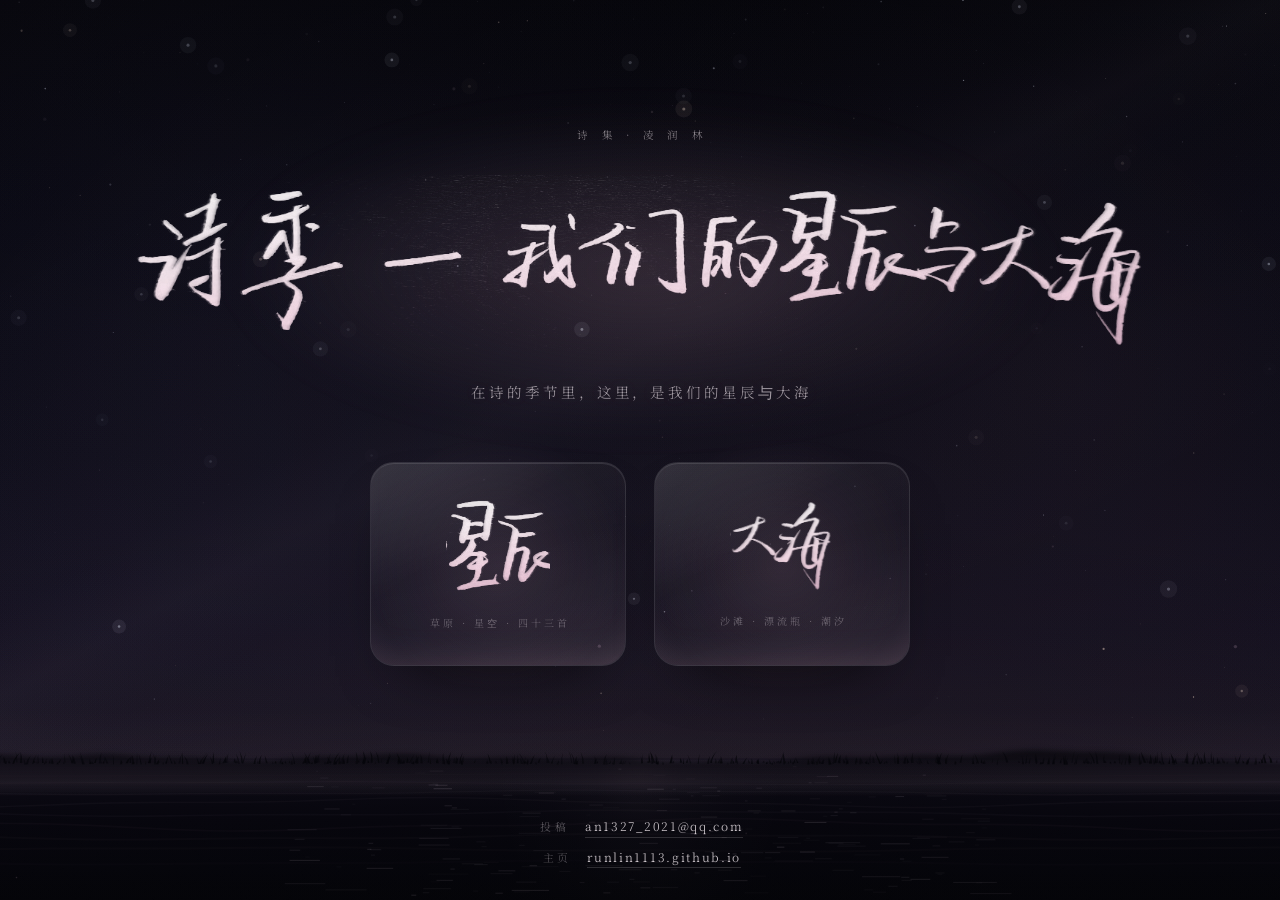
==== index.html @ f9e48f2f "诗季：星辰与大海" ====
<!DOCTYPE html>
<html lang="zh-CN">
<head>
<meta charset="UTF-8">
<meta name="viewport" content="width=device-width,initial-scale=1,viewport-fit=cover">
<meta name="theme-color" content="#05050A">
<title>诗季 —— 我们的星辰与大海</title>
<meta name="description" content="凌润林诗集《诗季》。在诗的季节里，这里，是我们的星辰与大海。投稿邮箱 an1327_2021@qq.com">
<link rel="icon" href="data:image/svg+xml,%3Csvg xmlns='http://www.w3.org/2000/svg' viewBox='0 0 32 32'%3E%3Crect width='32' height='32' fill='%2306060C'/%3E%3Cpath d='M16 5.6l1.9 8.5 8.5 1.9-8.5 1.9L16 26.4l-1.9-8.5L5.6 16l8.5-1.9z' fill='%23F7DDE9'/%3E%3C/svg%3E">
<style>
/* ============ 字体：正文的中文衬线（本地子集，离线也不掉字） ============ */
@font-face{
  font-family:"PoemSerif";
  src:url("assets/fonts/noto-serif-sc-300.woff2") format("woff2");
  font-weight:300;font-style:normal;font-display:swap;
}
@font-face{
  font-family:"PoemSerif";
  src:url("assets/fonts/noto-serif-sc-400.woff2") format("woff2");
  font-weight:400;font-style:normal;font-display:swap;
}

:root{
  --paper:#F7EEF3;
  --dim:rgba(247,238,243,.46);
  --faint:rgba(247,238,243,.34);
  --serif:"PoemSerif","Noto Serif SC","Songti SC","STSong","Source Han Serif SC","SimSun",serif;
  --ease:cubic-bezier(.22,.61,.36,1);
}
*{margin:0;padding:0;box-sizing:border-box}
html,body{height:100%}
body{
  background:#05050A;color:var(--paper);
  font-family:var(--serif);font-weight:300;
  overflow:hidden;-webkit-font-smoothing:antialiased;-moz-osx-font-smoothing:grayscale;
  text-rendering:optimizeLegibility;
}

/* ============ 底：草原与海 ============ */
#bg{position:fixed;inset:0;width:100%;height:100%;display:block;z-index:0;
    opacity:0;animation:fadeIn 2.8s .1s var(--ease) forwards}
.veil{
  position:fixed;inset:0;z-index:1;pointer-events:none;
  background:
    radial-gradient(112% 78% at 50% 38%, rgba(4,4,9,.34) 0%, rgba(4,4,9,.10) 48%, rgba(4,4,9,0) 74%),
    radial-gradient(160% 70% at 50% 108%, rgba(3,3,7,.46) 0%, rgba(3,3,7,.12) 46%, rgba(3,3,7,0) 76%),
    radial-gradient(120% 66% at 50% -10%, rgba(3,3,7,.62) 0%, rgba(3,3,7,.12) 54%, rgba(3,3,7,0) 80%);
}
.grain{
  position:fixed;inset:-25%;z-index:2;pointer-events:none;
  opacity:0;mix-blend-mode:overlay;
  background-image:url("data:image/svg+xml;utf8,<svg xmlns='http://www.w3.org/2000/svg' width='200' height='200'><filter id='n'><feTurbulence type='fractalNoise' baseFrequency='.86' numOctaves='3' stitchTiles='stitch'/><feColorMatrix type='saturate' values='0'/></filter><rect width='200' height='200' filter='url(%23n)' opacity='.38'/></svg>");
  background-size:200px 200px;
  animation:grainIn 3.4s .6s var(--ease) forwards,grainMove 9s steps(7) infinite;
}

/* ============ 手写墨迹：粉白渐变 + 极淡的内发光与外晕 ============ */
.ink{position:relative;display:block;width:var(--w,100%);aspect-ratio:var(--ar);flex:none}
.ink i{
  position:absolute;inset:0;display:block;
  -webkit-mask-image:var(--ink);mask-image:var(--ink);
  -webkit-mask-size:100% 100%;mask-size:100% 100%;
  -webkit-mask-repeat:no-repeat;mask-repeat:no-repeat;
  -webkit-mask-position:center;mask-position:center;
}
/* 外晕：同一份笔迹模糊开，就是那圈光 */
.ink .bloom{
  background:linear-gradient(176deg,#FFFDFE 0%,#FFF1F7 34%,#FBDCE9 70%,#F1C3D9 100%);
  filter:blur(15px);
  opacity:.40;
}
/* 本体：粉白渐变，笔锋的浓淡还是原手写的那份 */
.ink .body{
  background:linear-gradient(176deg,#FFFDFE 0%,#FFF4F9 30%,#FCDEEB 66%,#F2C6DB 100%);
  filter:drop-shadow(0 0 9px rgba(255,186,214,.18));
  transition:filter 1.4s var(--ease);
}
/* 内发光：极轻，只是笔画里透一点光 */
.ink .light{
  background:linear-gradient(180deg,rgba(255,255,255,.60),rgba(255,255,255,.09) 46%,rgba(255,255,255,0) 78%);
  mix-blend-mode:screen;
  filter:blur(2px);
  opacity:.32;
}

/* ============ 版式 ============ */
.stage{
  position:fixed;inset:0;z-index:3;
  display:flex;flex-direction:column;align-items:center;justify-content:center;
  text-align:center;
  padding:clamp(46px,7.6vh,80px) clamp(20px,5vw,48px) clamp(112px,19.5vh,186px);
}

.head{position:relative;display:flex;flex-direction:column;align-items:center;width:100%;
      opacity:0;animation:riseIn 2.4s .35s var(--ease) forwards}
/* 标题背后一口缓慢呼吸的淡光 */
.head::before{
  content:"";position:absolute;left:50%;top:clamp(-60px,-6vh,-20px);
  width:min(1200px,118%);height:clamp(280px,50vh,450px);
  transform:translate(-50%,0);
  background:radial-gradient(ellipse 48% 50% at 50% 44%,rgba(255,196,222,.155),rgba(226,178,206,.065) 44%,rgba(226,178,206,0) 72%);
  filter:blur(24px);pointer-events:none;z-index:-1;
  animation:breathe 13s ease-in-out infinite alternate;
}

.kicker{
  font-size:clamp(9px,.86vw,10.5px);font-weight:300;
  letter-spacing:.5em;text-indent:.5em;
  color:rgba(247,238,243,.52);
  margin-bottom:clamp(20px,3.6vh,34px);
}

.title{width:min(1010px,91vw);margin:0;line-height:0}
.ink--title{--ink:url("assets/ink/title-full.png");--ar:1380/241}

.sub{
  margin-top:clamp(16px,2.9vh,26px);
  font-size:clamp(12px,1.32vw,14.5px);font-weight:300;
  letter-spacing:.2em;text-indent:.2em;line-height:2.1;
  color:rgba(247,238,243,.62);
  text-shadow:0 0 22px rgba(255,190,220,.14);
}

/* ============ 磨砂玻璃的两个入口 ============ */
.gates{
  display:flex;gap:clamp(16px,2.2vw,28px);
  margin-top:clamp(32px,6vh,64px);
  opacity:0;animation:riseIn 2.2s 1.05s var(--ease) forwards;
}
.gate{
  position:relative;isolation:isolate;
  display:flex;flex-direction:column;align-items:center;justify-content:center;
  width:clamp(190px,21vw,256px);height:clamp(158px,23vh,204px);
  border-radius:24px;text-decoration:none;color:inherit;
  border:1px solid rgba(255,255,255,.085);
  background:linear-gradient(163deg,rgba(255,255,255,.062),rgba(255,255,255,.018) 46%,rgba(255,255,255,.048));
  box-shadow:
    inset 0 1px 0 rgba(255,255,255,.11),
    inset 0 -26px 40px -30px rgba(255,192,216,.18),
    0 26px 64px -36px rgba(0,0,0,.96);
  -webkit-backdrop-filter:blur(18px) saturate(118%);
  backdrop-filter:blur(18px) saturate(118%);
  transition:background 1.3s var(--ease),border-color 1.3s var(--ease),
             box-shadow 1.5s var(--ease),transform 1.1s var(--ease);
}
/* 玻璃上的斜光 */
.gate::after{
  content:"";position:absolute;inset:0;z-index:0;border-radius:inherit;pointer-events:none;
  background:linear-gradient(146deg,rgba(255,255,255,.09),rgba(255,255,255,0) 38%,rgba(255,255,255,0) 66%,rgba(236,198,220,.05));
  opacity:.9;transition:opacity 1.3s var(--ease);
}
/* 边缘柔光：悬停时慢慢扩散出去 */
.gate::before{
  content:"";position:absolute;left:50%;top:50%;z-index:-1;
  width:186%;height:186%;
  transform:translate(-50%,-50%) scale(.66);
  background:radial-gradient(circle at 50% 50%,rgba(255,199,222,.22),rgba(255,190,216,.075) 40%,rgba(255,190,216,0) 68%);
  filter:blur(5px);opacity:.46;
  transition:opacity 1.5s var(--ease),transform 1.7s var(--ease);
  pointer-events:none;
}
.gate:hover,.gate:focus-visible{
  transform:translateY(-6px);
  border-color:rgba(255,232,242,.23);
  background:linear-gradient(163deg,rgba(255,255,255,.112),rgba(255,255,255,.040) 46%,rgba(255,255,255,.086));
  box-shadow:
    inset 0 1px 0 rgba(255,255,255,.21),
    inset 0 -26px 40px -24px rgba(255,206,226,.28),
    0 34px 92px -40px rgba(255,168,204,.32),
    0 0 70px -18px rgba(255,182,212,.30);
  outline:none;
}
.gate:hover::before,.gate:focus-visible::before{opacity:.95;transform:translate(-50%,-50%) scale(1.06)}
.gate:hover::after,.gate:focus-visible::after{opacity:1}
.gate:hover .ink .body,.gate:focus-visible .ink .body{filter:drop-shadow(0 0 15px rgba(255,196,220,.42)) brightness(1.06)}
.gate:hover .ink .bloom,.gate:focus-visible .ink .bloom{opacity:.66}

.gate .ink{--w:clamp(74px,8.4vw,104px);z-index:1;transition:transform 1.2s var(--ease)}
.gate:hover .ink{transform:translateY(-1px)}
.ink--star{--ink:url("assets/ink/gate-star.png");--ar:176/167}
.ink--sea{--ink:url("assets/ink/gate-sea.png");--ar:233/211}

.cap{
  position:relative;z-index:1;
  margin-top:clamp(14px,2.2vh,20px);
  font-size:clamp(9px,.82vw,10px);font-weight:300;
  letter-spacing:.3em;text-indent:.3em;
  color:rgba(247,238,243,.36);
  transition:color 1.2s var(--ease);
  white-space:nowrap;
}
.gate:hover .cap,.gate:focus-visible .cap{color:rgba(247,238,243,.64)}

/* ============ 页脚 ============ */
.foot{
  position:absolute;left:0;right:0;bottom:clamp(20px,3.6vh,40px);
  display:flex;flex-direction:column;align-items:center;gap:10px;
  font-size:clamp(10.5px,1vw,12px);font-weight:300;letter-spacing:.14em;
  color:rgba(247,238,243,.54);
  opacity:0;animation:fadeUp 2.2s 1.75s var(--ease) forwards;
}
.foot__row{display:flex;align-items:baseline;gap:clamp(10px,1.2vw,16px)}
.foot__k{font-size:.9em;letter-spacing:.34em;text-indent:.34em;color:rgba(247,238,243,.36)}
.foot a{
  color:rgba(247,238,243,.84);text-decoration:none;
  border-bottom:1px solid rgba(247,238,243,.16);padding-bottom:2px;
  transition:color .9s var(--ease),border-color .9s var(--ease),text-shadow .9s var(--ease);
}
.foot a:hover{color:#fff;border-color:rgba(255,214,232,.62);text-shadow:0 0 18px rgba(255,190,220,.45)}

.sr{
  position:absolute;width:1px;height:1px;padding:0;margin:-1px;overflow:hidden;
  clip:rect(0 0 0 0);white-space:nowrap;border:0;
}

@keyframes fadeIn{to{opacity:1}}
@keyframes grainIn{to{opacity:.17}}
@keyframes grainMove{
  0%{background-position:0 0}14%{background-position:-12px 8px}28%{background-position:9px -11px}
  42%{background-position:-7px -6px}56%{background-position:13px 5px}70%{background-position:-4px 12px}
  84%{background-position:6px -3px}100%{background-position:0 0}
}
@keyframes riseIn{
  from{opacity:0;transform:translateY(16px);filter:blur(9px)}
  to{opacity:1;transform:translateY(0);filter:blur(0)}
}
@keyframes fadeUp{
  from{opacity:0;transform:translateY(10px)}
  to{opacity:1;transform:translateY(0)}
}
@keyframes breathe{
  from{opacity:.62;transform:translate(-50%,0) scale(.96)}
  to{opacity:1;transform:translate(-50%,0) scale(1.04)}
}

/* ============ 窄屏 ============ */
@media (max-width:760px){
  .stage{padding:clamp(34px,6.4vh,58px) 18px clamp(112px,19vh,154px)}
  .title{width:min(560px,94vw)}
  .kicker{letter-spacing:.42em;text-indent:.42em;margin-bottom:clamp(16px,3vh,26px)}
  .sub{font-size:11.5px;letter-spacing:.1em;text-indent:.1em;line-height:2.1;
       margin-top:clamp(14px,2.6vh,22px)}
  .gates{margin-top:clamp(26px,5vh,44px);gap:12px}
  .gate{width:min(43vw,172px);height:clamp(138px,19.5vh,166px);border-radius:20px}
  .gate .ink{--w:clamp(54px,15vw,74px)}
  .cap{font-size:9px;letter-spacing:.18em;text-indent:.18em;color:rgba(247,238,243,.42)}
  .foot{font-size:10px;gap:7px}
  .foot__row{gap:9px}
}
@media (max-height:620px){
  .kicker{display:none}
  .stage{padding:22px 18px 78px}
  .gates{margin-top:20px}
  .gate{height:126px}
  .cap{display:none}
  .sub{font-size:11px}
}
@media (prefers-reduced-motion:reduce){
  *{animation-duration:.001ms!important;animation-delay:0s!important;transition-duration:.001ms!important}
  #bg,.grain,.head,.gates,.foot{opacity:1;transform:none;filter:none}
  .grain{opacity:.17}
}
</style>
</head>
<body>

<canvas id="bg" aria-hidden="true"></canvas>
<div class="veil" aria-hidden="true"></div>
<div class="grain" aria-hidden="true"></div>

<main class="stage">

  <header class="head">
    <p class="kicker">诗 集 · 凌 润 林</p>

    <h1 class="title">
      <span class="sr">诗季——我们的星辰与大海</span>
      <span class="ink ink--title" aria-hidden="true">
        <i class="bloom"></i><i class="body"></i><i class="light"></i>
      </span>
    </h1>

    <p class="sub">在诗的季节里，这里，是我们的星辰与大海</p>
  </header>

  <nav class="gates" aria-label="两个去处">
    <a class="gate" href="./stars/index.html" aria-label="星辰：草原星空，四十三首">
      <span class="ink ink--star" aria-hidden="true">
        <i class="bloom"></i><i class="body"></i><i class="light"></i>
      </span>
      <span class="cap">草原 · 星空 · 四十三首</span>
    </a>

    <a class="gate" href="./sea/index.html" aria-label="大海：沙滩漂流瓶">
      <span class="ink ink--sea" aria-hidden="true">
        <i class="bloom"></i><i class="body"></i><i class="light"></i>
      </span>
      <span class="cap">沙滩 · 漂流瓶 · 潮汐</span>
    </a>
  </nav>

  <footer class="foot">
    <p class="foot__row"><span class="foot__k">投稿</span><a href="mailto:an1327_2021@qq.com">an1327_2021@qq.com</a></p>
    <p class="foot__row"><span class="foot__k">主页</span><a href="https://runlin1113.github.io/" target="_blank" rel="noopener">runlin1113.github.io</a></p>
  </footer>

</main>

<script>
(function () {
  'use strict';

  var gates = document.querySelector('.gates');
  var cvs = document.getElementById('bg');
  var ctx = cvs.getContext('2d');
  var W = 0, H = 0, DPR = 1, hz = 0, MOBILE = true;
  var reduce = window.matchMedia && window.matchMedia('(prefers-reduced-motion: reduce)').matches;
  var canFilter = typeof ctx.filter === 'string';

  var stars = [], waves = [], blades = [], glints = [], motes = [];

  function rng(seed) {
    return function () {
      seed = (seed * 1103515245 + 12345) & 0x7fffffff;
      return seed / 0x7fffffff;
    };
  }

  function build() {
    var r = rng(20261107);
    var i, d;

    stars.length = 0;
    var sn = MOBILE ? 130 : 250;
    for (i = 0; i < sn; i++) {
      stars.push({
        x: r() * W,
        y: Math.pow(r(), 1.5) * hz * 0.98,
        rad: 0.3 + Math.pow(r(), 3.2) * 1.35,
        a: 0.12 + r() * 0.64,
        ph: r() * 6.2832,
        sp: 0.12 + r() * 0.5,
        warm: r() < 0.3
      });
    }

    waves.length = 0;
    for (i = 0; i < 11; i++) {
      waves.push({ t: i / 11, ph: r() * 6.2832, sp: 0.06 + r() * 0.14, amp: 0.6 + r() * 2.0 });
    }

    /* 地平线上的草：一片贴着远岸的剪影，不往前景爬 */
    blades.length = 0;
    var fh = H - hz;
    for (i = 0; i < (MOBILE ? 150 : 470); i++) {
      blades.push({
        x: r() * W * 1.02 - W * 0.01,
        by: hz + 3 + r() * fh * 0.014,
        h: fh * (0.014 + Math.pow(r(), 1.6) * 0.075),
        lean: (r() - 0.5) * 1.0,
        curve: (r() - 0.5) * 0.55,
        w: 0.9 + r() * 1.7,
        ph: r() * 6.2832,
        sp: 0.32 + r() * 0.7,
        o: 0.5 + r() * 0.45
      });
    }
    blades.sort(function (a, b) { return a.h - b.h; });

    /* 水面上碎掉的星 */
    glints.length = 0;
    var gn = MOBILE ? 90 : 190;
    for (i = 0; i < gn; i++) {
      glints.push({
        u: (r() - 0.5) * 1.1,
        v: Math.pow(r(), 0.7),
        len: 3 + Math.pow(r(), 1.8) * 26,
        a: 0.04 + Math.pow(r(), 1.5) * 0.17,
        ph: r() * 6.2832,
        sp: 0.3 + r() * 1.1
      });
    }

    motes.length = 0;
    var mn = MOBILE ? 14 : 26;
    for (i = 0; i < mn; i++) {
      motes.push({
        x: r() * W, y: r() * H,
        rad: 0.5 + r() * 1.2,
        vy: -(0.05 + r() * 0.16),
        vx: (r() - 0.5) * 0.11,
        a: 0.05 + r() * 0.2,
        ph: r() * 6.2832
      });
    }
  }

  function resize() {
    DPR = Math.min(2, window.devicePixelRatio || 1);
    W = window.innerWidth;
    H = window.innerHeight;
    MOBILE = W < 760;
    cvs.width = Math.round(W * DPR);
    cvs.height = Math.round(H * DPR);
    cvs.style.width = W + 'px';
    cvs.style.height = H + 'px';
    ctx.setTransform(DPR, 0, 0, DPR, 0, 0);

    hz = measureHz();
    build();
  }

  /* 地平线跟着两个入口走：永远落在它们脚下一段距离。
     标题和门怎么长，岸就怎么退，不会压到卡片上 */
  function measureHz() {
    /* 用 rect 而不是 offsetTop：offsetTop 是从 padding 边算的，会少掉一截 */
    var gb = gates ? gates.getBoundingClientRect().bottom : H * 0.66;
    var gap = Math.max(56, Math.min(132, H * 0.105));
    return Math.min(H * 0.90, Math.max(H * 0.58, gb + gap));
  }

  /* 字体和图片到齐后版式会挪一点，岸得重新落一次 */
  function relayout() {
    var v = measureHz();
    if (Math.abs(v - hz) > 1) {
      hz = v;
      build();
      if (reduce) drawStatic();
    }
  }

  function blob(x, y, rad, rgb, a) {
    var g = ctx.createRadialGradient(x, y, 0, x, y, rad);
    g.addColorStop(0, 'rgba(' + rgb + ',' + a + ')');
    g.addColorStop(0.48, 'rgba(' + rgb + ',' + (a * 0.42) + ')');
    g.addColorStop(1, 'rgba(' + rgb + ',0)');
    ctx.fillStyle = g;
    ctx.beginPath();
    ctx.arc(x, y, rad, 0, 6.2832);
    ctx.fill();
  }

  var SKY_TOP = [5, 5, 11], SKY_MID = [11, 10, 22], SKY_LOW = [26, 20, 34];

  function sky(t) {
    var g = ctx.createLinearGradient(0, 0, 0, hz);
    g.addColorStop(0, '#05050B');
    g.addColorStop(0.30, '#080812');
    g.addColorStop(0.60, '#0C0B17');
    g.addColorStop(0.83, '#120F1E');
    g.addColorStop(1, '#1A1522');
    ctx.fillStyle = g;
    ctx.fillRect(0, 0, W, hz + 1);

    /* 几团没有边界的雾光 —— 天自己亮了一点，不是画上去的圆 */
    blob(W * 0.20, hz * 0.32, Math.max(W, H) * 0.48, '124,112,168', 0.075);
    blob(W * 0.84, hz * 0.50, Math.max(W, H) * 0.42, '186,128,158', 0.058);
    blob(W * 0.5, hz * 1.02, Math.max(W, H) * 0.66, '206,158,178', 0.065);

    /* 银河：斜着铺过去的一层极淡的亮，会极慢地移 */
    ctx.save();
    ctx.globalCompositeOperation = 'lighter';
    ctx.translate(W * 0.54, hz * 0.42);
    ctx.rotate(-0.5 + Math.sin(t * 0.02) * 0.004);
    var bw = Math.max(W, H) * 1.6, bh = Math.max(W, H) * 0.30;
    var bg = ctx.createLinearGradient(0, -bh, 0, bh);
    bg.addColorStop(0, 'rgba(140,140,190,0)');
    bg.addColorStop(0.4, 'rgba(146,142,196,.020)');
    bg.addColorStop(0.5, 'rgba(186,172,206,.042)');
    bg.addColorStop(0.6, 'rgba(146,142,196,.020)');
    bg.addColorStop(1, 'rgba(140,140,190,0)');
    ctx.fillStyle = bg;
    ctx.fillRect(-bw / 2, -bh, bw, bh * 2);
    ctx.restore();
  }

  function drawStars(t) {
    for (var i = 0; i < stars.length; i++) {
      var s = stars[i];
      var tw = 0.55 + 0.45 * Math.sin(t * s.sp + s.ph);
      var a = s.a * tw;
      if (a <= 0.008) continue;
      ctx.globalAlpha = Math.min(0.92, a);
      ctx.fillStyle = s.warm ? '#FFE4D2' : '#E6EBFF';
      ctx.beginPath();
      ctx.arc(s.x, s.y, s.rad, 0, 6.2832);
      ctx.fill();
      if (s.rad > 1.15) {
        ctx.globalAlpha = Math.min(0.15, a * 0.18);
        ctx.beginPath();
        ctx.arc(s.x, s.y, s.rad * 5.4, 0, 6.2832);
        ctx.fill();
      }
    }
    ctx.globalAlpha = 1;
  }

  /* 地平线：一条起伏不定的远岸，岸边站着草 */
  function horizon() {
    /* 贴着地平线的一层微光，是海也是草原尽头的光 */
    var g = ctx.createLinearGradient(0, hz - H * 0.055, 0, hz + H * 0.04);
    g.addColorStop(0, 'rgba(226,186,206,0)');
    g.addColorStop(0.55, 'rgba(230,190,210,.028)');
    g.addColorStop(0.84, 'rgba(255,216,230,.078)');
    g.addColorStop(1, 'rgba(255,222,234,.012)');
    ctx.fillStyle = g;
    ctx.fillRect(0, hz - H * 0.055, W, H * 0.095);

    /* 远岸的轮廓：只露一线，糊一点，像被雾吃掉一半 */
    ctx.save();
    if (canFilter) ctx.filter = 'blur(2.5px)';
    ctx.beginPath();
    ctx.moveTo(-30, hz + 24);
    for (var x = -30; x <= W + 30; x += 6) {
      var y = hz + 2
        - Math.abs(Math.sin(x * 0.0041 + 0.8)) * 6.5
        - Math.sin(x * 0.0113 + 2.2) * 3.4
        - Math.sin(x * 0.0271 + 4.1) * 1.7
        - Math.sin(x * 0.0613 + 1.7) * 0.9;
      ctx.lineTo(x, y);
    }
    ctx.lineTo(W + 30, hz + 24);
    ctx.closePath();
    var rf = ctx.createLinearGradient(0, hz - 12, 0, hz + 24);
    rf.addColorStop(0, 'rgba(8,7,13,.94)');
    rf.addColorStop(0.42, 'rgba(8,7,13,.62)');
    rf.addColorStop(1, 'rgba(8,7,13,0)');
    ctx.fillStyle = rf;
    ctx.fill();
    ctx.restore();
  }

  /* 岸上的草：一根一根，底宽尖细，风一来一起偏一点 */
  function drawBlades(t) {
    for (var i = 0; i < blades.length; i++) {
      var b = blades[i];
      var sway = Math.sin(t * b.sp + b.ph) * b.h * 0.3
               + Math.sin(t * b.sp * 0.4 + b.ph * 1.9) * b.h * 0.1;
      var tipx = b.x + b.lean * b.h * 0.5 + sway;
      var tipy = b.by - b.h;
      var mx = b.x + b.lean * b.h * 0.16 + b.curve * b.h * 0.4 + sway * 0.34;
      var my = b.by - b.h * 0.55;
      ctx.beginPath();
      ctx.moveTo(b.x - b.w * 0.5, b.by);
      ctx.quadraticCurveTo(mx - b.w * 0.34, my, tipx, tipy);
      ctx.quadraticCurveTo(mx + b.w * 0.38, my, b.x + b.w * 0.5, b.by);
      ctx.closePath();
      ctx.fillStyle = 'rgba(6,6,11,' + b.o.toFixed(2) + ')';
      ctx.fill();
    }
  }

  /* 海：暗下去的一片水，只有光在动 */
  function water(t) {
    var d = H - hz;
    var g = ctx.createLinearGradient(0, hz, 0, H);
    g.addColorStop(0, '#141020');
    g.addColorStop(0.14, '#0C0A15');
    g.addColorStop(0.44, '#07060E');
    g.addColorStop(0.78, '#05050B');
    g.addColorStop(1, '#040408');
    ctx.fillStyle = g;
    ctx.fillRect(0, hz - 1, W, d + 1);

    /* 岸上的光落进水里，就在地平线底下化开 */
    var ug = ctx.createLinearGradient(0, hz, 0, hz + d * 0.26);
    ug.addColorStop(0, 'rgba(255,214,230,.055)');
    ug.addColorStop(0.45, 'rgba(240,200,220,.018)');
    ug.addColorStop(1, 'rgba(240,200,220,0)');
    ctx.fillStyle = ug;
    ctx.fillRect(0, hz, W, d * 0.26);

    /* 星光在水面上铺成一条路 */
    ctx.save();
    ctx.beginPath();
    ctx.rect(0, hz, W, d);
    ctx.clip();
    ctx.translate(W * 0.5, hz + d * 0.01);
    ctx.scale(0.68, 1);
    var rr = d * 1.55;
    var lane = ctx.createRadialGradient(0, 0, 0, 0, 0, rr);
    lane.addColorStop(0, 'rgba(236,200,220,.075)');
    lane.addColorStop(0.30, 'rgba(214,186,214,.032)');
    lane.addColorStop(0.62, 'rgba(198,180,210,.012)');
    lane.addColorStop(1, 'rgba(198,180,210,0)');
    ctx.fillStyle = lane;
    ctx.beginPath();
    ctx.arc(0, 0, rr, 0, 6.2832);
    ctx.fill();
    ctx.restore();

    /* 涌：几条极淡的长线，给水面一点起伏 */
    for (var i = 0; i < waves.length; i++) {
      var w = waves[i];
      var y0 = hz + d * (0.03 + Math.pow(w.t, 1.35) * 0.80);
      var amp = w.amp * (0.4 + w.t * 2.4);
      var fade = Math.max(0.12, 1 - Math.abs(w.t - 0.38) * 1.5);
      ctx.beginPath();
      for (var x = -30; x <= W + 30; x += 20) {
        var yy = y0
          + Math.sin(x * 0.0066 + t * w.sp + w.ph) * amp
          + Math.sin(x * 0.0192 - t * 0.16 + w.ph * 1.7) * amp * 0.34;
        if (x === -30) ctx.moveTo(x, yy); else ctx.lineTo(x, yy);
      }
      ctx.strokeStyle = 'rgba(224,190,212,' + ((0.026 + w.t * 0.034) * fade).toFixed(3) + ')';
      ctx.lineWidth = 0.7 + w.t * 1.6;
      ctx.stroke();
    }

    /* 碎光：横着的短划，横着才像水 */
    ctx.save();
    ctx.globalCompositeOperation = 'lighter';
    for (var k = 0; k < glints.length; k++) {
      var q = glints[k];
      var gx = W * 0.5 + q.u * W * 0.5;
      var gy = hz + 6 + Math.pow(q.v, 1.3) * d * 0.92;
      var near = 1 - Math.abs(q.u) * 0.55;
      var flick = 0.3 + 0.7 * Math.abs(Math.sin(t * q.sp + q.ph));
      var len = q.len * (0.4 + q.v * 1.2);
      ctx.globalAlpha = Math.min(0.5, q.a * flick * near);
      ctx.fillStyle = 'rgba(246,224,236,1)';
      ctx.fillRect(gx - len / 2, gy, len, 1);
    }
    ctx.globalAlpha = 1;
    ctx.restore();
  }

  function drawMotes(t) {
    ctx.save();
    ctx.globalCompositeOperation = 'lighter';
    for (var i = 0; i < motes.length; i++) {
      var m = motes[i];
      m.y += m.vy;
      m.x += m.vx + Math.sin(t * 0.22 + m.ph) * 0.12;
      if (m.y < -12) { m.y = H + 12; m.x = Math.random() * W; }
      if (m.x < -12) m.x = W + 12;
      if (m.x > W + 12) m.x = -12;
      ctx.globalAlpha = m.a * (0.5 + 0.5 * Math.sin(t * 0.5 + m.ph));
      ctx.fillStyle = '#FFD9E6';
      ctx.beginPath();
      ctx.arc(m.x, m.y, m.rad, 0, 6.2832);
      ctx.fill();
    }
    ctx.globalAlpha = 1;
    ctx.restore();
  }

  var t0 = 0, frameI = 0;
  function frame(now) {
    if (!t0) t0 = now;
    var t = (now - t0) / 1000;
    frameI++;

    ctx.setTransform(DPR, 0, 0, DPR, 0, 0);
    ctx.clearRect(0, 0, W, H);

    sky(t);
    drawStars(t);
    water(t);
    horizon();
    drawBlades(t);
    drawMotes(t);

    /* 头几秒里版式可能还在挪（字体、图片陆续到位），岸跟着再量几次 */
    if (t < 4 && frameI % 10 === 0) relayout();

    requestAnimationFrame(frame);
  }

  function drawStatic() {
    ctx.setTransform(DPR, 0, 0, DPR, 0, 0);
    ctx.clearRect(0, 0, W, H);
    sky(0); drawStars(0); water(0); horizon(); drawBlades(0.8); drawMotes(0);
  }

  var rzT = 0;
  window.addEventListener('resize', function () {
    clearTimeout(rzT);
    rzT = setTimeout(function () {
      resize();
      t0 = 0; frameI = 0;
      if (reduce) drawStatic();
    }, 140);
  });

  resize();
  if (reduce) {
    drawStatic();
  } else {
    requestAnimationFrame(frame);
  }

  window.addEventListener('load', relayout);
  if (document.fonts && document.fonts.ready) {
    document.fonts.ready.then(relayout);
  }
  setTimeout(relayout, 300);
})();
</script>
</body>
</html>
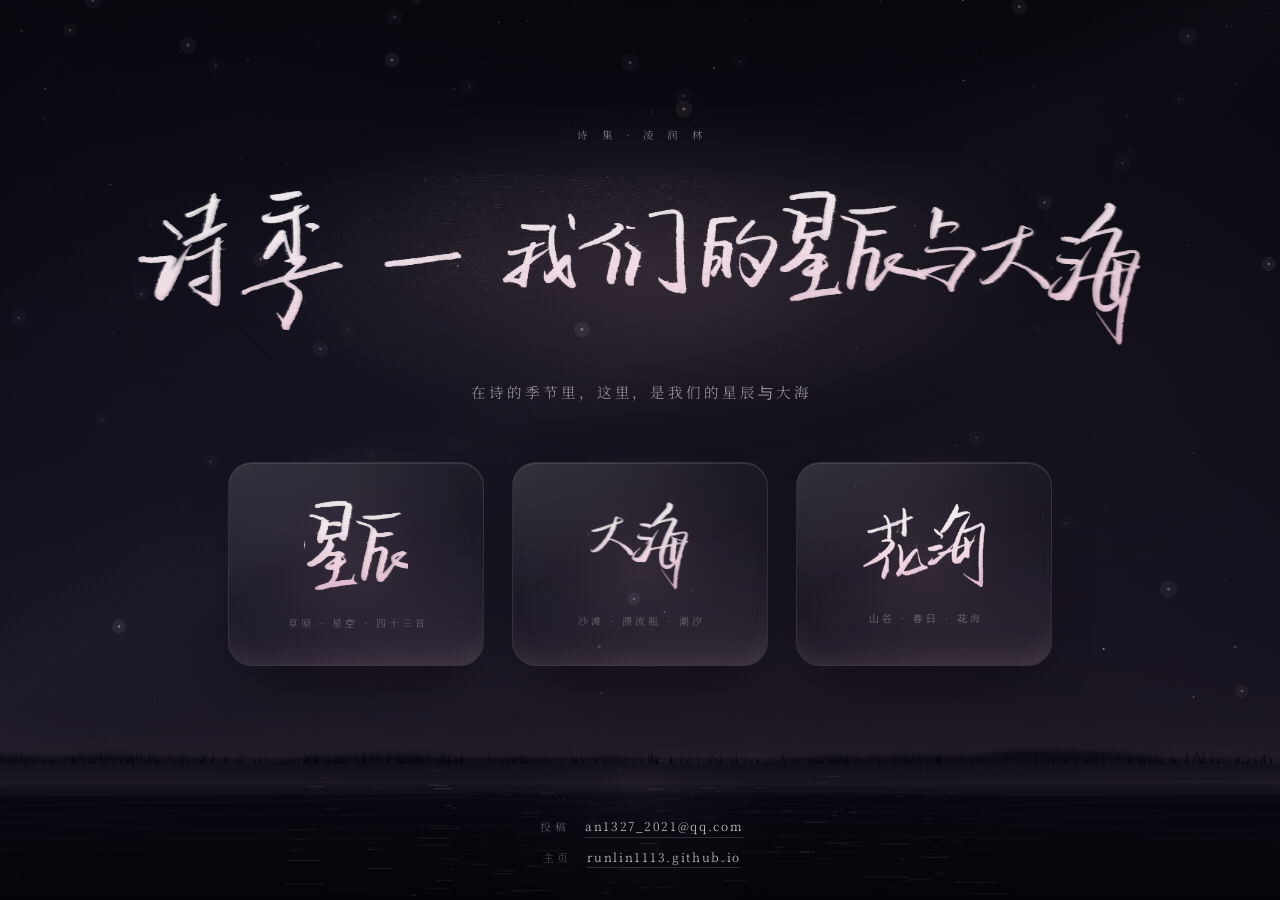
==== commit 2b4dd6c9: "诗季：星辰与大海" ====
--- a/index.html
+++ b/index.html
@@ -179,6 +179,9 @@
 .gate:hover .ink{transform:translateY(-1px)}
 .ink--star{--ink:url("assets/ink/gate-star.png");--ar:176/167}
 .ink--sea{--ink:url("assets/ink/gate-sea.png");--ar:233/211}
+/* 花海是横着写的，同样的字宽会更矮，所以给得宽一点，三张卡才等重 */
+.ink--flower{--ink:url("assets/ink/gate-flower.png");--ar:359/248}
+.gate .ink--flower{--w:clamp(94px,10.4vw,128px)}
 
 .cap{
   position:relative;z-index:1;
@@ -240,10 +243,11 @@
   .kicker{letter-spacing:.42em;text-indent:.42em;margin-bottom:clamp(16px,3vh,26px)}
   .sub{font-size:11.5px;letter-spacing:.1em;text-indent:.1em;line-height:2.1;
        margin-top:clamp(14px,2.6vh,22px)}
-  .gates{margin-top:clamp(26px,5vh,44px);gap:12px}
-  .gate{width:min(43vw,172px);height:clamp(138px,19.5vh,166px);border-radius:20px}
-  .gate .ink{--w:clamp(54px,15vw,74px)}
-  .cap{font-size:9px;letter-spacing:.18em;text-indent:.18em;color:rgba(247,238,243,.42)}
+  .gates{margin-top:clamp(26px,5vh,44px);gap:9px}
+  .gate{width:min(28vw,120px);height:clamp(118px,16.5vh,144px);border-radius:16px}
+  .gate .ink{--w:clamp(46px,13.5vw,62px)}
+  .gate .ink--flower{--w:clamp(60px,17.5vw,82px)}
+  .cap{font-size:8.5px;letter-spacing:.02em;text-indent:.02em;color:rgba(247,238,243,.42)}
   .foot{font-size:10px;gap:7px}
   .foot__row{gap:9px}
 }
@@ -283,7 +287,7 @@
     <p class="sub">在诗的季节里，这里，是我们的星辰与大海</p>
   </header>
 
-  <nav class="gates" aria-label="两个去处">
+  <nav class="gates" aria-label="三个去处">
     <a class="gate" href="./stars/index.html" aria-label="星辰：草原星空，四十三首">
       <span class="ink ink--star" aria-hidden="true">
         <i class="bloom"></i><i class="body"></i><i class="light"></i>
@@ -296,6 +300,13 @@
         <i class="bloom"></i><i class="body"></i><i class="light"></i>
       </span>
       <span class="cap">沙滩 · 漂流瓶 · 潮汐</span>
+    </a>
+
+    <a class="gate" href="./flower/index.html" aria-label="花海：春日山谷，每一朵花一首诗">
+      <span class="ink ink--flower" aria-hidden="true">
+        <i class="bloom"></i><i class="body"></i><i class="light"></i>
+      </span>
+      <span class="cap">山谷 · 春日 · 花海</span>
     </a>
   </nav>
 
